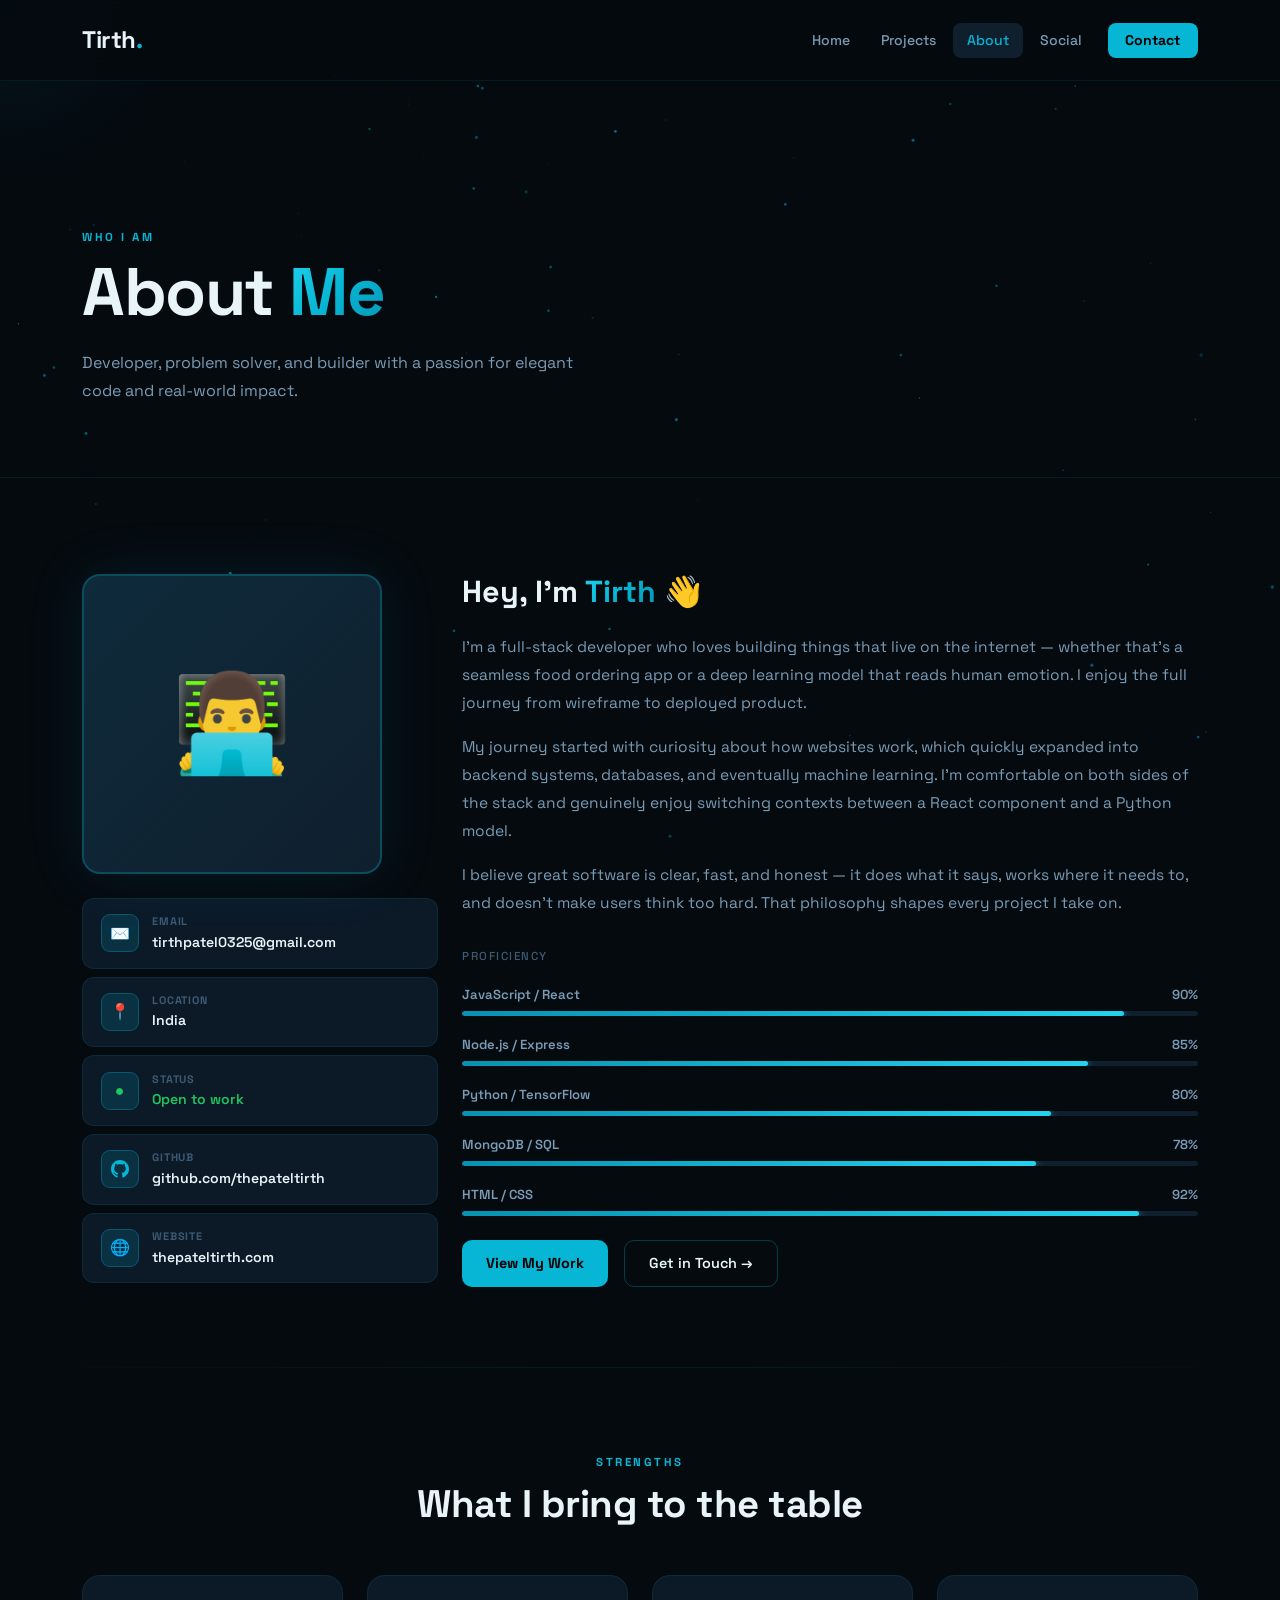
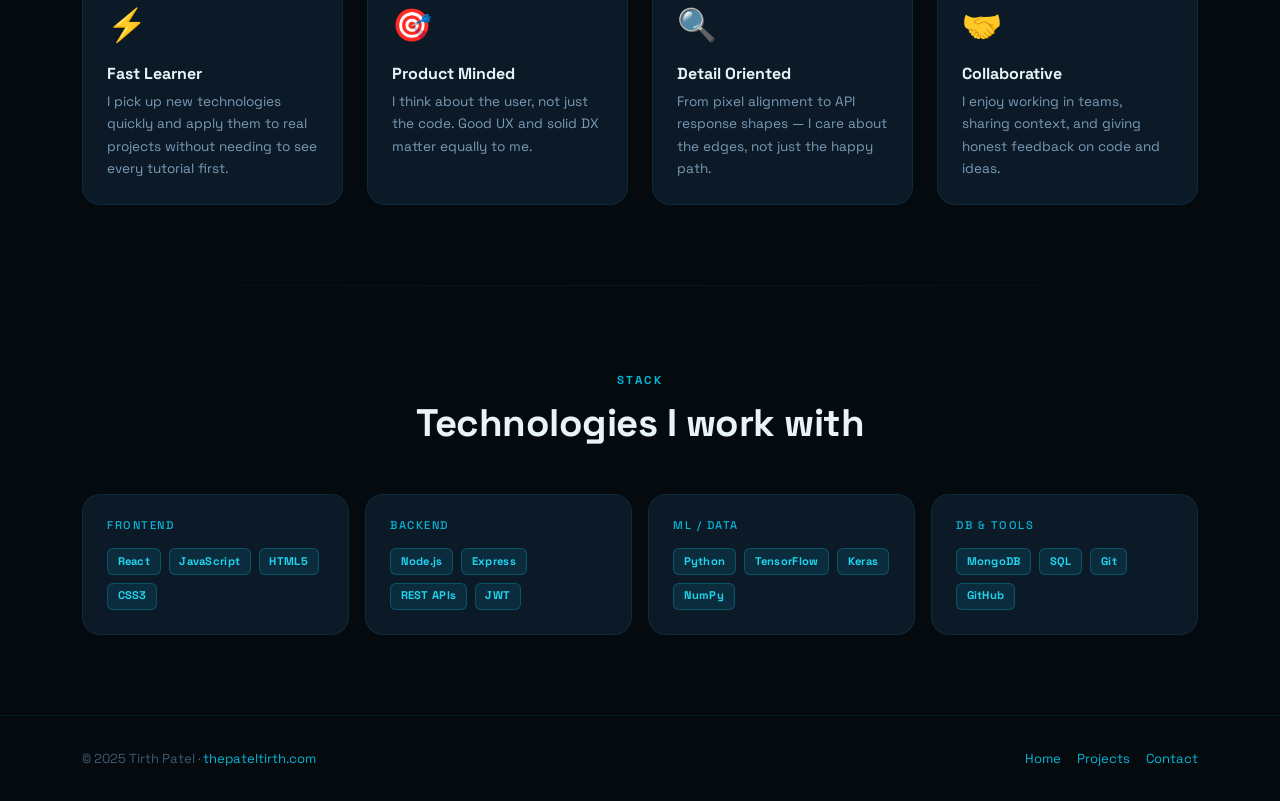
==== about.html @ df33db7d "Initial portfolio commit - dark cyan theme with Bootstrap" ====
<!DOCTYPE html>
<html lang="en">
<head>
  <meta charset="UTF-8" />
  <meta name="viewport" content="width=device-width, initial-scale=1.0" />
  <title>About — Tirth Patel</title>
  <meta name="description" content="Learn more about Tirth Patel — full-stack developer, problem solver, lifelong learner." />
  <link rel="stylesheet" href="https://cdn.jsdelivr.net/npm/bootstrap@5.3.2/dist/css/bootstrap.min.css" />
  <link rel="stylesheet" href="style.css" />
  <link rel="icon" href="data:image/svg+xml,<svg xmlns='http://www.w3.org/2000/svg' viewBox='0 0 100 100'><text y='.9em' font-size='90'>⚡</text></svg>" />
</head>
<body>

<canvas id="particles-canvas"></canvas>
<div id="cursor-glow"></div>

<nav class="navbar navbar-expand-lg fixed-top">
  <div class="container">
    <a class="navbar-brand" href="index.html">Tirth<span>.</span></a>
    <button class="navbar-toggler" type="button" data-bs-toggle="collapse" data-bs-target="#navMenu">
      <span class="navbar-toggler-icon"></span>
    </button>
    <div class="collapse navbar-collapse" id="navMenu">
      <ul class="navbar-nav ms-auto align-items-lg-center gap-lg-1">
        <li class="nav-item"><a class="nav-link" href="index.html">Home</a></li>
        <li class="nav-item"><a class="nav-link" href="projects.html">Projects</a></li>
        <li class="nav-item"><a class="nav-link active" href="about.html">About</a></li>
        <li class="nav-item"><a class="nav-link" href="social.html">Social</a></li>
        <li class="nav-item ms-lg-2"><a class="nav-link btn-nav-cta" href="contact.html">Contact</a></li>
      </ul>
    </div>
  </div>
</nav>

<div style="padding-top:70px;">

  <div class="page-hero">
    <div class="container">
      <span class="section-label fade-up">Who I am</span>
      <h1 class="hero-title fade-up delay-1">About <span class="gradient-text">Me</span></h1>
      <p class="hero-desc fade-up delay-2" style="font-size:1rem;">Developer, problem solver, and builder with a passion for elegant code and real-world impact.</p>
    </div>
  </div>

  <!-- ── Bio section ── -->
  <section class="section-wrap">
    <div class="container">
      <div class="row gy-5 align-items-start">

        <!-- Avatar + quick facts -->
        <div class="col-lg-4 fade-left">
          <div class="d-flex justify-content-center justify-content-lg-start mb-4">
            <div class="about-avatar">👨‍💻</div>
          </div>
          <div class="d-flex flex-column gap-2">
            <a href="mailto:tirthpatel0325@gmail.com" class="info-pill text-decoration-none">
              <div class="pill-icon">✉️</div>
              <div><div class="pill-label">Email</div><div class="pill-value">tirthpatel0325@gmail.com</div></div>
            </a>
            <div class="info-pill">
              <div class="pill-icon">📍</div>
              <div><div class="pill-label">Location</div><div class="pill-value">India</div></div>
            </div>
            <div class="info-pill">
              <div class="pill-icon" style="color:#22c55e;">●</div>
              <div><div class="pill-label">Status</div><div class="pill-value" style="color:#22c55e;">Open to work</div></div>
            </div>
            <a href="https://github.com/thepateltirth" class="info-pill text-decoration-none" target="_blank">
              <div class="pill-icon">
                <svg width="18" height="18" viewBox="0 0 24 24" fill="var(--cyan)"><path d="M12 0c-6.626 0-12 5.373-12 12 0 5.302 3.438 9.8 8.207 11.387.599.111.793-.261.793-.577v-2.234c-3.338.726-4.033-1.416-4.033-1.416-.546-1.387-1.333-1.756-1.333-1.756-1.089-.745.083-.729.083-.729 1.205.084 1.839 1.237 1.839 1.237 1.07 1.834 2.807 1.304 3.492.997.107-.775.418-1.305.762-1.604-2.665-.305-5.467-1.334-5.467-5.931 0-1.311.469-2.381 1.236-3.221-.124-.303-.535-1.524.117-3.176 0 0 1.008-.322 3.301 1.23.957-.266 1.983-.399 3.003-.404 1.02.005 2.047.138 3.006.404 2.291-1.552 3.297-1.23 3.297-1.23.653 1.653.242 2.874.118 3.176.77.84 1.235 1.911 1.235 3.221 0 4.609-2.807 5.624-5.479 5.921.43.372.823 1.102.823 2.222v3.293c0 .319.192.694.801.576 4.765-1.589 8.199-6.086 8.199-11.386 0-6.627-5.373-12-12-12z"/></svg>
              </div>
              <div><div class="pill-label">GitHub</div><div class="pill-value">github.com/thepateltirth</div></div>
            </a>
            <a href="https://thepateltirth.com" class="info-pill text-decoration-none" target="_blank">
              <div class="pill-icon">🌐</div>
              <div><div class="pill-label">Website</div><div class="pill-value">thepateltirth.com</div></div>
            </a>
          </div>
        </div>

        <!-- Bio text -->
        <div class="col-lg-8 fade-right">
          <h2 class="mb-4" style="font-size:1.9rem;font-weight:700;">Hey, I'm <span class="gradient-text">Tirth</span> 👋</h2>

          <p style="color:var(--text-muted);line-height:1.8;margin-bottom:1rem;font-size:0.97rem;">
            I'm a full-stack developer who loves building things that live on the internet — whether that's a seamless food ordering app or a deep learning model that reads human emotion. I enjoy the full journey from wireframe to deployed product.
          </p>
          <p style="color:var(--text-muted);line-height:1.8;margin-bottom:1rem;font-size:0.97rem;">
            My journey started with curiosity about how websites work, which quickly expanded into backend systems, databases, and eventually machine learning. I'm comfortable on both sides of the stack and genuinely enjoy switching contexts between a React component and a Python model.
          </p>
          <p style="color:var(--text-muted);line-height:1.8;margin-bottom:2rem;font-size:0.97rem;">
            I believe great software is clear, fast, and honest — it does what it says, works where it needs to, and doesn't make users think too hard. That philosophy shapes every project I take on.
          </p>

          <!-- Skill bars -->
          <div class="skills-bar-section mb-4">
            <h6 style="font-size:0.72rem;text-transform:uppercase;letter-spacing:1.5px;color:var(--text-dim);margin-bottom:1.25rem;">Proficiency</h6>
            <div class="skill-bar-wrap">
              <div class="skill-bar-label"><span>JavaScript / React</span><span>90%</span></div>
              <div class="skill-bar-track"><div class="skill-bar-fill" data-width="90%"></div></div>
            </div>
            <div class="skill-bar-wrap">
              <div class="skill-bar-label"><span>Node.js / Express</span><span>85%</span></div>
              <div class="skill-bar-track"><div class="skill-bar-fill" data-width="85%"></div></div>
            </div>
            <div class="skill-bar-wrap">
              <div class="skill-bar-label"><span>Python / TensorFlow</span><span>80%</span></div>
              <div class="skill-bar-track"><div class="skill-bar-fill" data-width="80%"></div></div>
            </div>
            <div class="skill-bar-wrap">
              <div class="skill-bar-label"><span>MongoDB / SQL</span><span>78%</span></div>
              <div class="skill-bar-track"><div class="skill-bar-fill" data-width="78%"></div></div>
            </div>
            <div class="skill-bar-wrap">
              <div class="skill-bar-label"><span>HTML / CSS</span><span>92%</span></div>
              <div class="skill-bar-track"><div class="skill-bar-fill" data-width="92%"></div></div>
            </div>
          </div>

          <div class="d-flex gap-3 flex-wrap">
            <a href="projects.html" class="btn-cyan">View My Work</a>
            <a href="contact.html" class="btn-ghost">Get in Touch →</a>
          </div>
        </div>

      </div>
    </div>
  </section>

  <div class="cyan-divider"></div>

  <!-- ── What I bring ── -->
  <section class="section-wrap">
    <div class="container">
      <div class="text-center mb-5">
        <span class="section-label fade-up">Strengths</span>
        <h2 class="section-title fade-up delay-1">What I bring to the table</h2>
      </div>
      <div class="row g-4">
        <div class="col-sm-6 col-lg-3 fade-up">
          <div class="glass-card p-4 h-100">
            <div style="font-size:2rem;margin-bottom:0.75rem;">⚡</div>
            <h3 style="font-size:1rem;font-weight:700;margin-bottom:0.5rem;">Fast Learner</h3>
            <p style="color:var(--text-muted);font-size:0.85rem;line-height:1.65;margin:0;">I pick up new technologies quickly and apply them to real projects without needing to see every tutorial first.</p>
          </div>
        </div>
        <div class="col-sm-6 col-lg-3 fade-up delay-1">
          <div class="glass-card p-4 h-100">
            <div style="font-size:2rem;margin-bottom:0.75rem;">🎯</div>
            <h3 style="font-size:1rem;font-weight:700;margin-bottom:0.5rem;">Product Minded</h3>
            <p style="color:var(--text-muted);font-size:0.85rem;line-height:1.65;margin:0;">I think about the user, not just the code. Good UX and solid DX matter equally to me.</p>
          </div>
        </div>
        <div class="col-sm-6 col-lg-3 fade-up delay-2">
          <div class="glass-card p-4 h-100">
            <div style="font-size:2rem;margin-bottom:0.75rem;">🔍</div>
            <h3 style="font-size:1rem;font-weight:700;margin-bottom:0.5rem;">Detail Oriented</h3>
            <p style="color:var(--text-muted);font-size:0.85rem;line-height:1.65;margin:0;">From pixel alignment to API response shapes — I care about the edges, not just the happy path.</p>
          </div>
        </div>
        <div class="col-sm-6 col-lg-3 fade-up delay-3">
          <div class="glass-card p-4 h-100">
            <div style="font-size:2rem;margin-bottom:0.75rem;">🤝</div>
            <h3 style="font-size:1rem;font-weight:700;margin-bottom:0.5rem;">Collaborative</h3>
            <p style="color:var(--text-muted);font-size:0.85rem;line-height:1.65;margin:0;">I enjoy working in teams, sharing context, and giving honest feedback on code and ideas.</p>
          </div>
        </div>
      </div>
    </div>
  </section>

  <div class="cyan-divider"></div>

  <!-- ── Tech stack ── -->
  <section class="section-wrap">
    <div class="container">
      <div class="text-center mb-5">
        <span class="section-label fade-up">Stack</span>
        <h2 class="section-title fade-up delay-1">Technologies I work with</h2>
      </div>
      <div class="row g-3">
        <div class="col-sm-6 col-lg-3 fade-up">
          <div class="glass-card p-4 h-100">
            <h6 style="font-size:0.7rem;text-transform:uppercase;letter-spacing:1.5px;color:var(--cyan);margin-bottom:1rem;">Frontend</h6>
            <div class="d-flex flex-wrap gap-2"><span class="tag">React</span><span class="tag">JavaScript</span><span class="tag">HTML5</span><span class="tag">CSS3</span></div>
          </div>
        </div>
        <div class="col-sm-6 col-lg-3 fade-up delay-1">
          <div class="glass-card p-4 h-100">
            <h6 style="font-size:0.7rem;text-transform:uppercase;letter-spacing:1.5px;color:var(--cyan);margin-bottom:1rem;">Backend</h6>
            <div class="d-flex flex-wrap gap-2"><span class="tag">Node.js</span><span class="tag">Express</span><span class="tag">REST APIs</span><span class="tag">JWT</span></div>
          </div>
        </div>
        <div class="col-sm-6 col-lg-3 fade-up delay-2">
          <div class="glass-card p-4 h-100">
            <h6 style="font-size:0.7rem;text-transform:uppercase;letter-spacing:1.5px;color:var(--cyan);margin-bottom:1rem;">ML / Data</h6>
            <div class="d-flex flex-wrap gap-2"><span class="tag">Python</span><span class="tag">TensorFlow</span><span class="tag">Keras</span><span class="tag">NumPy</span></div>
          </div>
        </div>
        <div class="col-sm-6 col-lg-3 fade-up delay-3">
          <div class="glass-card p-4 h-100">
            <h6 style="font-size:0.7rem;text-transform:uppercase;letter-spacing:1.5px;color:var(--cyan);margin-bottom:1rem;">DB & Tools</h6>
            <div class="d-flex flex-wrap gap-2"><span class="tag">MongoDB</span><span class="tag">SQL</span><span class="tag">Git</span><span class="tag">GitHub</span></div>
          </div>
        </div>
      </div>
    </div>
  </section>

</div>

<footer>
  <div class="container d-flex justify-content-between align-items-center flex-wrap gap-3">
    <span>© 2025 Tirth Patel · <a href="https://thepateltirth.com" target="_blank">thepateltirth.com</a></span>
    <div class="d-flex gap-3">
      <a href="index.html">Home</a>
      <a href="projects.html">Projects</a>
      <a href="contact.html">Contact</a>
    </div>
  </div>
</footer>

<script src="https://cdn.jsdelivr.net/npm/bootstrap@5.3.2/dist/js/bootstrap.bundle.min.js"></script>
<script src="script.js"></script>
</body>
</html>
---- style.css ----
@import url('https://fonts.googleapis.com/css2?family=Space+Grotesk:wght@300;400;500;600;700&display=swap');

:root {
  --bg:          #050a0f;
  --bg-2:        #0a1520;
  --bg-3:        #0f1f2e;
  --bg-card:     #0c1a28;
  --cyan:        #06b6d4;
  --cyan-light:  #22d3ee;
  --cyan-dim:    #0891b2;
  --cyan-glow:   rgba(6, 182, 212, 0.15);
  --cyan-border: rgba(6, 182, 212, 0.3);
  --text:        #e8f4f8;
  --text-muted:  #7a9bb5;
  --text-dim:    #3d5a73;
  --border:      rgba(6, 182, 212, 0.1);
  --radius:      12px;
  --radius-lg:   18px;
  --transition:  0.25s cubic-bezier(0.4, 0, 0.2, 1);
}

*, *::before, *::after { box-sizing: border-box; margin: 0; padding: 0; }
html { scroll-behavior: smooth; }

body {
  font-family: 'Space Grotesk', sans-serif;
  background: var(--bg);
  color: var(--text);
  overflow-x: hidden;
  line-height: 1.6;
}

/* ── Scrollbar ── */
::-webkit-scrollbar { width: 5px; }
::-webkit-scrollbar-track { background: var(--bg); }
::-webkit-scrollbar-thumb { background: var(--cyan-dim); border-radius: 3px; }

/* ── Canvas background ── */
#particles-canvas {
  position: fixed;
  inset: 0;
  z-index: 0;
  pointer-events: none;
}

/* ── Cursor glow ── */
#cursor-glow {
  position: fixed;
  width: 380px;
  height: 380px;
  border-radius: 50%;
  background: radial-gradient(circle, rgba(6,182,212,0.07) 0%, transparent 70%);
  pointer-events: none;
  z-index: 1;
  transform: translate(-50%, -50%);
  transition: left 0.5s ease, top 0.5s ease;
}

/* ── Nav ── */
.navbar {
  background: rgba(5, 10, 15, 0.85) !important;
  backdrop-filter: blur(20px);
  border-bottom: 1px solid var(--border);
  transition: var(--transition);
  padding: 1rem 0;
  position: relative;
  z-index: 100;
}

.navbar.scrolled {
  border-bottom-color: var(--cyan-border);
  box-shadow: 0 0 40px rgba(6,182,212,0.08);
}

.navbar-brand {
  font-size: 1.5rem;
  font-weight: 700;
  color: var(--text) !important;
  letter-spacing: -0.5px;
}

.navbar-brand span { color: var(--cyan); }

.nav-link {
  color: var(--text-muted) !important;
  font-size: 0.88rem;
  font-weight: 500;
  padding: 0.4rem 0.85rem !important;
  border-radius: 8px;
  transition: var(--transition);
}

.nav-link:hover, .nav-link.active {
  color: var(--text) !important;
  background: var(--bg-3);
}

.nav-link.active { color: var(--cyan) !important; }

.navbar-toggler {
  border: 1px solid var(--cyan-border) !important;
  padding: 0.35rem 0.6rem;
}

.navbar-toggler-icon {
  background-image: url("data:image/svg+xml,%3csvg xmlns='http://www.w3.org/2000/svg' viewBox='0 0 30 30'%3e%3cpath stroke='rgba%286%2c182%2c212%2c1%29' stroke-linecap='round' stroke-miterlimit='10' stroke-width='2' d='M4 7h22M4 15h22M4 23h22'/%3e%3c/svg%3e") !important;
}

.btn-nav-cta {
  background: var(--cyan) !important;
  color: #000 !important;
  font-weight: 700 !important;
  border-radius: 8px !important;
  padding: 0.4rem 1.1rem !important;
  font-size: 0.88rem !important;
  border: none;
  transition: var(--transition) !important;
}

.btn-nav-cta:hover {
  background: var(--cyan-light) !important;
  transform: translateY(-1px);
  box-shadow: 0 6px 20px rgba(6,182,212,0.4) !important;
}

/* ── Sections ── */
.section-wrap {
  position: relative;
  z-index: 2;
  padding: 5rem 0;
}

.section-label {
  display: inline-block;
  font-size: 0.72rem;
  font-weight: 700;
  letter-spacing: 2.5px;
  text-transform: uppercase;
  color: var(--cyan);
  margin-bottom: 0.6rem;
}

.section-title { font-size: clamp(1.8rem, 3vw, 2.4rem); font-weight: 700; letter-spacing: -0.5px; }
.section-sub { color: var(--text-muted); font-size: 1rem; max-width: 500px; margin-top: 0.5rem; }

/* ── Gradient text ── */
.gradient-text {
  background: linear-gradient(135deg, #22d3ee, #06b6d4, #0891b2);
  -webkit-background-clip: text;
  -webkit-text-fill-color: transparent;
  background-clip: text;
}

/* ── Buttons ── */
.btn-cyan {
  background: var(--cyan);
  color: #000;
  font-weight: 700;
  border-radius: 10px;
  padding: 0.7rem 1.5rem;
  font-size: 0.9rem;
  border: none;
  display: inline-flex;
  align-items: center;
  gap: 0.5rem;
  text-decoration: none;
  transition: var(--transition);
  font-family: 'Space Grotesk', sans-serif;
}

.btn-cyan:hover {
  background: var(--cyan-light);
  color: #000;
  transform: translateY(-2px);
  box-shadow: 0 10px 30px rgba(6,182,212,0.4);
}

.btn-ghost {
  background: transparent;
  color: var(--text);
  font-weight: 600;
  border-radius: 10px;
  padding: 0.7rem 1.5rem;
  font-size: 0.9rem;
  border: 1px solid var(--cyan-border);
  display: inline-flex;
  align-items: center;
  gap: 0.5rem;
  text-decoration: none;
  transition: var(--transition);
  font-family: 'Space Grotesk', sans-serif;
}

.btn-ghost:hover {
  border-color: var(--cyan);
  color: var(--cyan);
  background: var(--cyan-glow);
  transform: translateY(-2px);
}

/* ── Cards ── */
.glass-card {
  background: var(--bg-card);
  border: 1px solid var(--border);
  border-radius: var(--radius-lg);
  transition: var(--transition);
  position: relative;
  overflow: hidden;
}

.glass-card::after {
  content: '';
  position: absolute;
  top: 0; left: 0; right: 0;
  height: 1px;
  background: linear-gradient(90deg, transparent, var(--cyan-border), transparent);
  opacity: 0;
  transition: var(--transition);
}

.glass-card:hover {
  border-color: var(--cyan-border);
  transform: translateY(-5px);
  box-shadow: 0 20px 60px rgba(6,182,212,0.08);
}

.glass-card:hover::after { opacity: 1; }

/* ── Tags ── */
.tag {
  display: inline-block;
  font-size: 0.7rem;
  font-weight: 700;
  padding: 0.22rem 0.6rem;
  border-radius: 6px;
  background: rgba(6,182,212,0.12);
  color: var(--cyan-light);
  border: 1px solid var(--cyan-border);
  letter-spacing: 0.3px;
}

/* ── HERO ── */
.hero-section {
  min-height: calc(100vh - 70px);
  display: flex;
  align-items: center;
  position: relative;
  z-index: 2;
  padding: 3rem 0;
}

.hero-badge {
  display: inline-flex;
  align-items: center;
  gap: 0.6rem;
  background: rgba(6,182,212,0.08);
  border: 1px solid var(--cyan-border);
  border-radius: 100px;
  padding: 0.35rem 0.9rem;
  font-size: 0.82rem;
  color: var(--cyan-light);
  font-weight: 500;
  margin-bottom: 1.5rem;
}

.status-dot {
  width: 8px;
  height: 8px;
  border-radius: 50%;
  background: #22c55e;
  box-shadow: 0 0 8px #22c55e;
  animation: pulse-dot 2s infinite;
  flex-shrink: 0;
}

@keyframes pulse-dot {
  0%,100% { box-shadow: 0 0 8px #22c55eaa; }
  50%      { box-shadow: 0 0 18px #22c55e; }
}

.hero-title {
  font-size: clamp(2.6rem, 6vw, 4.2rem);
  font-weight: 700;
  line-height: 1.08;
  letter-spacing: -1.5px;
  margin-bottom: 1.25rem;
}

.typing-cursor {
  display: inline-block;
  width: 3px;
  height: 1em;
  background: var(--cyan);
  margin-left: 4px;
  border-radius: 2px;
  vertical-align: middle;
  animation: blink 1s infinite;
}

@keyframes blink { 0%,100%{opacity:1} 50%{opacity:0} }

.hero-desc {
  font-size: 1.05rem;
  color: var(--text-muted);
  line-height: 1.75;
  max-width: 520px;
  margin-bottom: 2rem;
}

.hero-stats {
  display: flex;
  gap: 2.5rem;
  flex-wrap: wrap;
  margin-top: 2.5rem;
  padding-top: 2rem;
  border-top: 1px solid var(--border);
}

.stat-num {
  font-size: 2rem;
  font-weight: 700;
  color: var(--cyan);
  display: block;
  line-height: 1;
}

.stat-label {
  font-size: 0.78rem;
  color: var(--text-dim);
  font-weight: 500;
  margin-top: 0.2rem;
  display: block;
}

.hero-visual {
  position: relative;
  display: flex;
  align-items: center;
  justify-content: center;
}

.hero-orb {
  width: 320px;
  height: 320px;
  border-radius: 50%;
  background: conic-gradient(from 0deg, transparent 0%, rgba(6,182,212,0.15) 30%, rgba(6,182,212,0.3) 50%, rgba(6,182,212,0.15) 70%, transparent 100%);
  display: flex;
  align-items: center;
  justify-content: center;
  animation: spin 12s linear infinite;
  position: relative;
}

.hero-orb::before {
  content: '';
  position: absolute;
  inset: 12px;
  border-radius: 50%;
  background: conic-gradient(from 180deg, transparent 0%, rgba(6,182,212,0.1) 30%, rgba(6,182,212,0.25) 50%, rgba(6,182,212,0.1) 70%, transparent 100%);
  animation: spin 8s linear infinite reverse;
}

.hero-orb-inner {
  width: 200px;
  height: 200px;
  border-radius: 50%;
  background: var(--bg-3);
  border: 1px solid var(--cyan-border);
  display: flex;
  align-items: center;
  justify-content: center;
  font-size: 4.5rem;
  position: relative;
  z-index: 1;
  box-shadow: 0 0 60px rgba(6,182,212,0.15), inset 0 0 40px rgba(6,182,212,0.05);
}

@keyframes spin { to { transform: rotate(360deg); } }

/* Floating chips around orb */
.float-chip {
  position: absolute;
  background: var(--bg-card);
  border: 1px solid var(--cyan-border);
  border-radius: 10px;
  padding: 0.45rem 0.8rem;
  font-size: 0.75rem;
  font-weight: 600;
  color: var(--cyan-light);
  display: flex;
  align-items: center;
  gap: 0.35rem;
  box-shadow: 0 4px 20px rgba(6,182,212,0.1);
  animation: float 4s ease-in-out infinite;
  white-space: nowrap;
}

.float-chip:nth-child(2) { top: 5%; left: 0; animation-delay: 0s; }
.float-chip:nth-child(3) { top: 5%; right: 0; animation-delay: 0.7s; }
.float-chip:nth-child(4) { bottom: 5%; left: 5%; animation-delay: 1.4s; }
.float-chip:nth-child(5) { bottom: 5%; right: 5%; animation-delay: 2.1s; }

@keyframes float {
  0%,100% { transform: translateY(0); }
  50%      { transform: translateY(-10px); }
}

/* ── Skill cards ── */
.skill-card {
  background: var(--bg-card);
  border: 1px solid var(--border);
  border-radius: var(--radius);
  padding: 1.25rem 1rem;
  text-align: center;
  transition: var(--transition);
  cursor: default;
}

.skill-card:hover {
  border-color: var(--cyan-border);
  background: var(--bg-3);
  transform: translateY(-4px) scale(1.03);
  box-shadow: 0 10px 30px rgba(6,182,212,0.12);
}

.skill-icon { font-size: 2rem; display: block; margin-bottom: 0.5rem; }
.skill-name { font-size: 0.78rem; font-weight: 600; color: var(--text-muted); }

/* ── Progress bars ── */
.skill-bar-wrap { margin-bottom: 1.1rem; }
.skill-bar-label {
  display: flex;
  justify-content: space-between;
  font-size: 0.82rem;
  font-weight: 600;
  margin-bottom: 0.4rem;
  color: var(--text-muted);
}

.skill-bar-track {
  height: 5px;
  background: var(--bg-3);
  border-radius: 3px;
  overflow: hidden;
}

.skill-bar-fill {
  height: 100%;
  border-radius: 3px;
  background: linear-gradient(90deg, var(--cyan-dim), var(--cyan-light));
  width: 0;
  transition: width 1.2s cubic-bezier(0.4, 0, 0.2, 1);
  box-shadow: 0 0 8px var(--cyan);
}

/* ── Project cards ── */
.project-thumb {
  height: 180px;
  display: flex;
  align-items: center;
  justify-content: center;
  font-size: 4rem;
  border-radius: var(--radius-lg) var(--radius-lg) 0 0;
  position: relative;
  overflow: hidden;
}

.project-thumb::after {
  content: '';
  position: absolute;
  inset: 0;
  background: linear-gradient(to bottom, transparent 40%, var(--bg-card));
}

.thumb-speedybites { background: linear-gradient(135deg, #051520, #0a2540); }
.thumb-fer         { background: linear-gradient(135deg, #051520, #051a30); }

.project-body { padding: 1.5rem; }
.project-title { font-size: 1.15rem; font-weight: 700; margin-bottom: 0.5rem; }
.project-desc { color: var(--text-muted); font-size: 0.88rem; line-height: 1.65; margin-bottom: 1rem; }

.project-link {
  display: inline-flex;
  align-items: center;
  gap: 0.35rem;
  font-size: 0.8rem;
  font-weight: 600;
  color: var(--text-muted);
  text-decoration: none;
  padding: 0.38rem 0.75rem;
  border: 1px solid var(--border);
  border-radius: 8px;
  transition: var(--transition);
}

.project-link:hover {
  color: var(--cyan);
  border-color: var(--cyan-border);
  background: var(--cyan-glow);
}

.project-link.primary {
  background: var(--cyan);
  color: #000;
  border-color: var(--cyan);
  font-weight: 700;
}

.project-link.primary:hover {
  background: var(--cyan-light);
  border-color: var(--cyan-light);
  transform: translateY(-1px);
  box-shadow: 0 6px 20px rgba(6,182,212,0.35);
}

/* ── About ── */
.about-avatar {
  width: 100%;
  max-width: 300px;
  aspect-ratio: 1;
  background: var(--bg-3);
  border: 2px solid var(--cyan-border);
  border-radius: var(--radius-lg);
  display: flex;
  align-items: center;
  justify-content: center;
  font-size: 6rem;
  position: relative;
  overflow: hidden;
  box-shadow: 0 0 60px rgba(6,182,212,0.1);
}

.about-avatar::before {
  content: '';
  position: absolute;
  inset: 0;
  background: linear-gradient(135deg, rgba(6,182,212,0.08), transparent);
}

.info-pill {
  display: flex;
  align-items: center;
  gap: 0.85rem;
  padding: 0.9rem 1.1rem;
  background: var(--bg-card);
  border: 1px solid var(--border);
  border-radius: var(--radius);
  text-decoration: none;
  color: var(--text);
  transition: var(--transition);
}

.info-pill:hover {
  border-color: var(--cyan-border);
  background: var(--bg-3);
  transform: translateX(5px);
  color: var(--text);
}

.pill-icon {
  width: 38px;
  height: 38px;
  background: var(--cyan-glow);
  border: 1px solid var(--cyan-border);
  border-radius: 9px;
  display: flex;
  align-items: center;
  justify-content: center;
  font-size: 1rem;
  flex-shrink: 0;
}

.pill-label { font-size: 0.68rem; color: var(--text-dim); font-weight: 700; text-transform: uppercase; letter-spacing: 0.8px; }
.pill-value { font-size: 0.88rem; font-weight: 600; }

/* ── Timeline ── */
.timeline { position: relative; padding-left: 1.5rem; }
.timeline::before {
  content: '';
  position: absolute;
  left: 0; top: 8px; bottom: 0;
  width: 1px;
  background: linear-gradient(to bottom, var(--cyan-border), transparent);
}

.timeline-item { position: relative; margin-bottom: 1.75rem; }
.timeline-item::before {
  content: '';
  position: absolute;
  left: -1.55rem;
  top: 6px;
  width: 10px;
  height: 10px;
  border-radius: 50%;
  background: var(--cyan);
  box-shadow: 0 0 10px var(--cyan);
}

.timeline-date { font-size: 0.72rem; color: var(--cyan); font-weight: 700; text-transform: uppercase; letter-spacing: 1px; margin-bottom: 0.25rem; }
.timeline-title { font-weight: 700; font-size: 0.95rem; }
.timeline-sub { font-size: 0.82rem; color: var(--text-muted); }

/* ── Contact ── */
.contact-form-wrap {
  background: var(--bg-card);
  border: 1px solid var(--border);
  border-radius: var(--radius-lg);
  padding: 2rem;
}

.form-label { font-size: 0.78rem; font-weight: 700; color: var(--text-muted); text-transform: uppercase; letter-spacing: 0.5px; margin-bottom: 0.4rem; }

.form-control, .form-select {
  background: var(--bg-2) !important;
  border: 1px solid var(--border) !important;
  border-radius: var(--radius) !important;
  color: var(--text) !important;
  font-family: 'Space Grotesk', sans-serif !important;
  font-size: 0.9rem !important;
  padding: 0.7rem 1rem !important;
  transition: var(--transition) !important;
}

.form-control:focus, .form-select:focus {
  border-color: var(--cyan) !important;
  box-shadow: 0 0 0 3px rgba(6,182,212,0.15) !important;
  background: var(--bg-3) !important;
  outline: none !important;
}

.form-control::placeholder { color: var(--text-dim) !important; }
.form-select option { background: var(--bg-2); }

/* ── Social cards ── */
.social-card {
  background: var(--bg-card);
  border: 1px solid var(--border);
  border-radius: var(--radius-lg);
  padding: 2rem 1.5rem;
  text-align: center;
  text-decoration: none;
  color: var(--text);
  transition: var(--transition);
  display: flex;
  flex-direction: column;
  align-items: center;
  gap: 0.6rem;
}

.social-card:hover {
  transform: translateY(-6px);
  color: var(--text);
  border-color: var(--cyan-border);
  box-shadow: 0 20px 50px rgba(6,182,212,0.1);
}

.social-card-icon { font-size: 2.4rem; line-height: 1; }
.social-card-name { font-size: 0.95rem; font-weight: 700; }
.social-card-handle { font-size: 0.75rem; color: var(--text-muted); }

/* ── Divider ── */
.cyan-divider {
  height: 1px;
  background: linear-gradient(90deg, transparent, var(--border), transparent);
  margin: 0;
}

/* ── Page hero ── */
.page-hero {
  position: relative;
  z-index: 2;
  padding: 4.5rem 0 2.5rem;
  border-bottom: 1px solid var(--border);
  margin-bottom: 1rem;
}

/* ── Footer ── */
footer {
  position: relative;
  z-index: 2;
  border-top: 1px solid var(--border);
  padding: 2rem 0;
  color: var(--text-dim);
  font-size: 0.82rem;
}

footer a { color: var(--cyan); text-decoration: none; }
footer a:hover { color: var(--cyan-light); }

/* ── Fade animations ── */
.fade-up {
  opacity: 0;
  transform: translateY(28px);
  transition: opacity 0.65s ease, transform 0.65s ease;
}
.fade-up.visible { opacity: 1; transform: translateY(0); }

.fade-left {
  opacity: 0;
  transform: translateX(-28px);
  transition: opacity 0.65s ease, transform 0.65s ease;
}
.fade-left.visible { opacity: 1; transform: translateX(0); }

.fade-right {
  opacity: 0;
  transform: translateX(28px);
  transition: opacity 0.65s ease, transform 0.65s ease;
}
.fade-right.visible { opacity: 1; transform: translateX(0); }

/* Stagger delays */
.delay-1 { transition-delay: 0.08s; }
.delay-2 { transition-delay: 0.16s; }
.delay-3 { transition-delay: 0.24s; }
.delay-4 { transition-delay: 0.32s; }
.delay-5 { transition-delay: 0.40s; }

/* ── Toast ── */
.toast-custom {
  position: fixed;
  bottom: 1.5rem;
  right: 1.5rem;
  background: var(--bg-card);
  border: 1px solid var(--cyan-border);
  border-radius: var(--radius);
  padding: 0.85rem 1.25rem;
  font-size: 0.85rem;
  color: var(--text);
  z-index: 9999;
  transform: translateY(80px);
  opacity: 0;
  transition: var(--transition);
  box-shadow: 0 10px 40px rgba(6,182,212,0.15);
  display: flex;
  align-items: center;
  gap: 0.5rem;
  min-width: 240px;
}

.toast-custom.show { transform: translateY(0); opacity: 1; }

/* ── Tilt card ── */
.tilt-card { transform-style: preserve-3d; will-change: transform; }

/* ── Mobile ── */
@media (max-width: 768px) {
  .hero-orb { width: 220px; height: 220px; }
  .hero-orb-inner { width: 140px; height: 140px; font-size: 3rem; }
  .float-chip { display: none; }
  .hero-stats { gap: 1.5rem; }
  .section-wrap { padding: 3.5rem 0; }
  .page-hero { padding: 3.5rem 0 2rem; }
}
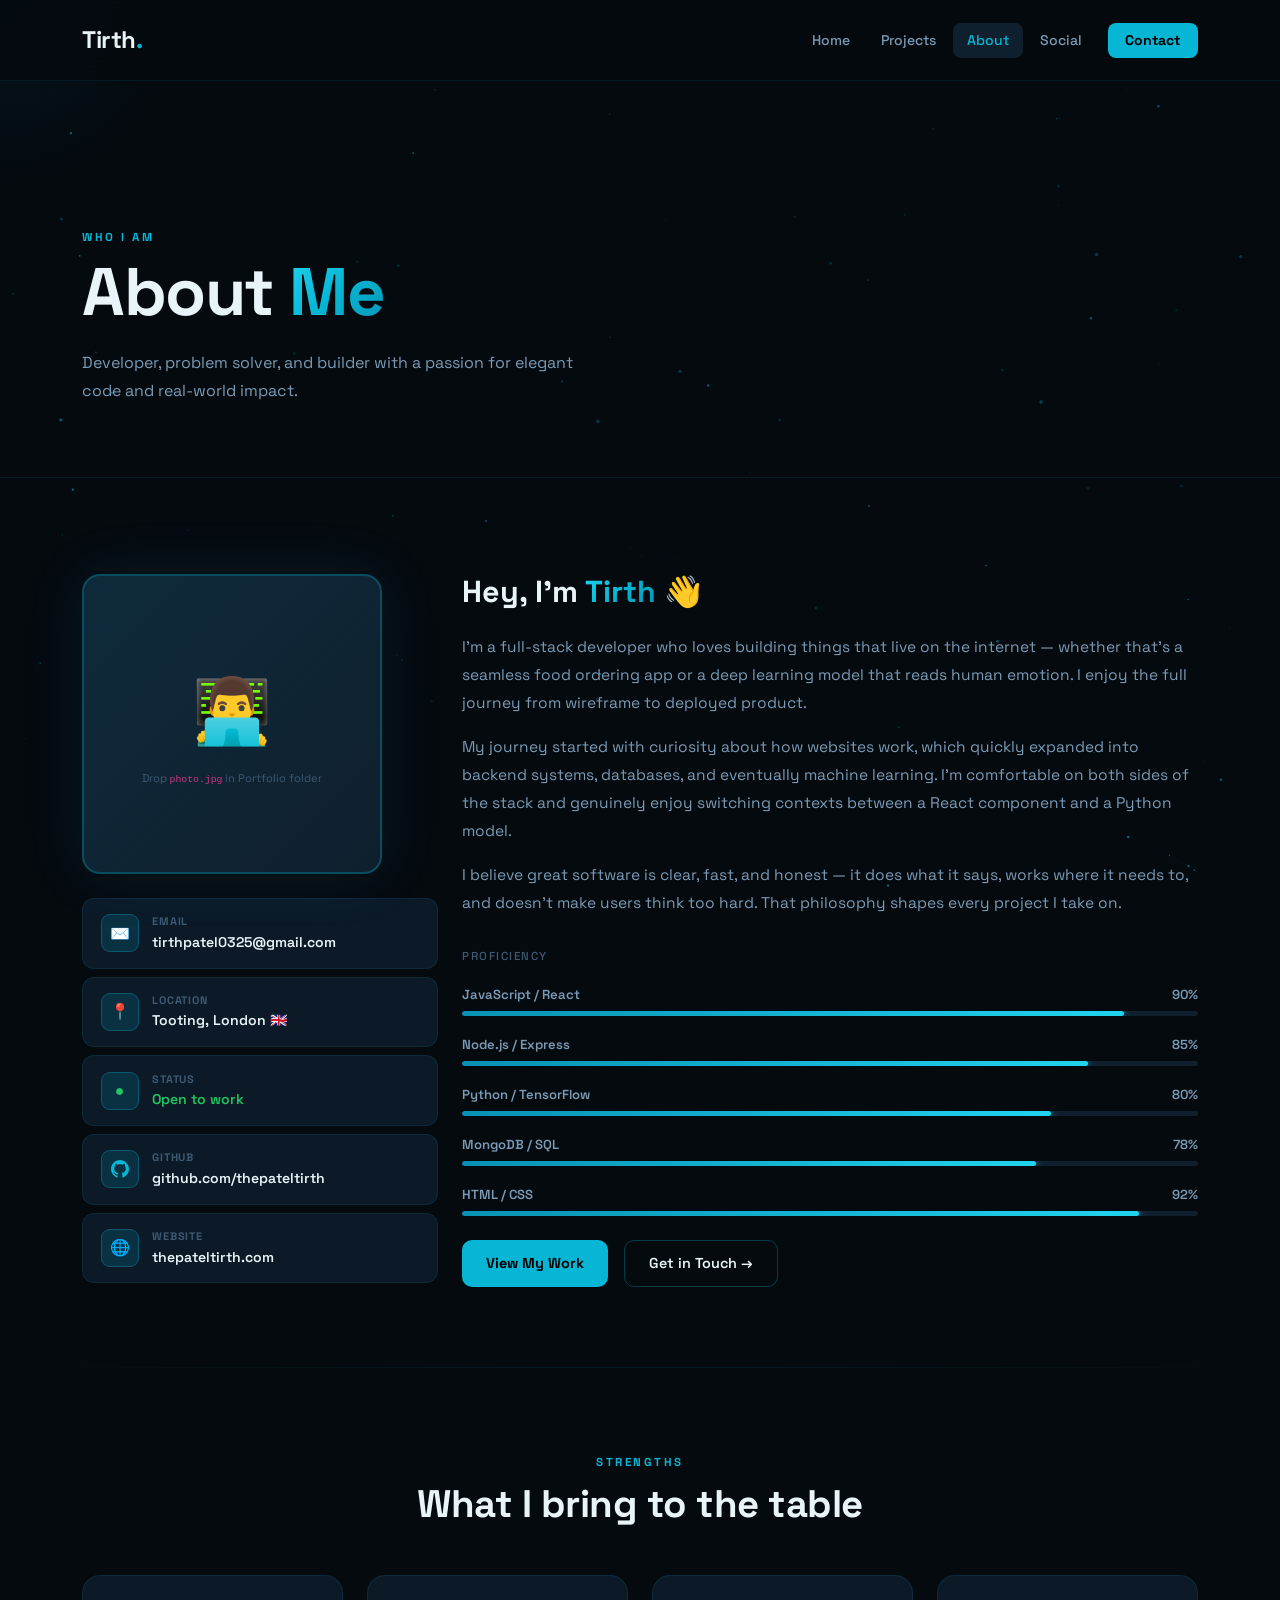
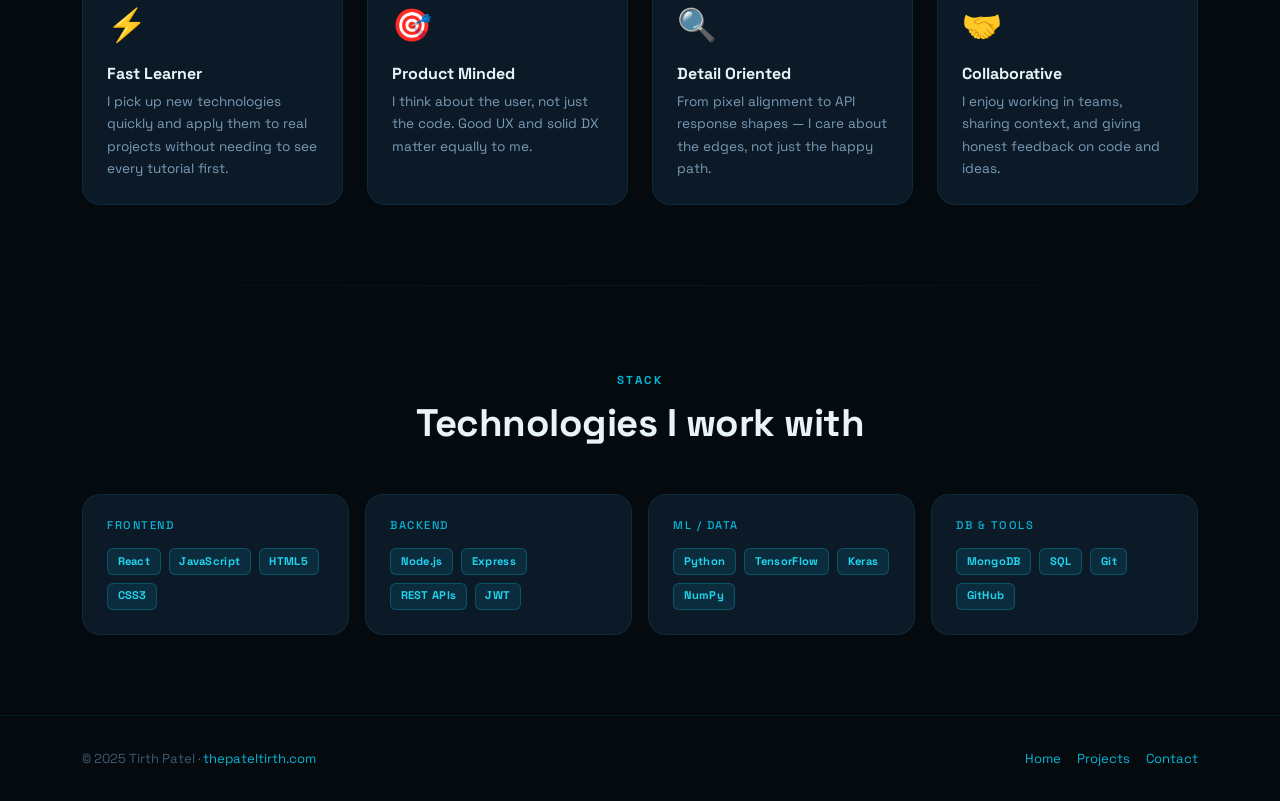
==== commit 11f369ba: "Add Instagram, phone reveal, location, photo placeholder, IG preview section" ====
--- a/about.html
+++ b/about.html
@@ -50,7 +50,15 @@
         <!-- Avatar + quick facts -->
         <div class="col-lg-4 fade-left">
           <div class="d-flex justify-content-center justify-content-lg-start mb-4">
-            <div class="about-avatar">👨‍💻</div>
+            <div class="about-avatar" style="position:relative;">
+              <img src="photo.jpg" alt="Tirth Patel"
+                   onerror="this.style.display='none';document.getElementById('avatar-fallback').style.display='flex';"
+                   style="width:100%;height:100%;object-fit:cover;border-radius:var(--radius-lg);position:absolute;inset:0;" />
+              <div id="avatar-fallback" style="display:flex;flex-direction:column;align-items:center;gap:0.5rem;z-index:1;">
+                <span style="font-size:4rem;">👨‍💻</span>
+                <span style="font-size:0.7rem;color:var(--text-dim);text-align:center;padding:0 1rem;">Drop <code>photo.jpg</code> in Portfolio folder</span>
+              </div>
+            </div>
           </div>
           <div class="d-flex flex-column gap-2">
             <a href="mailto:tirthpatel0325@gmail.com" class="info-pill text-decoration-none">
@@ -59,7 +67,7 @@
             </a>
             <div class="info-pill">
               <div class="pill-icon">📍</div>
-              <div><div class="pill-label">Location</div><div class="pill-value">India</div></div>
+              <div><div class="pill-label">Location</div><div class="pill-value">Tooting, London 🇬🇧</div></div>
             </div>
             <div class="info-pill">
               <div class="pill-icon" style="color:#22c55e;">●</div>
--- a/style.css
+++ b/style.css
@@ -743,6 +743,25 @@
 /* ── Tilt card ── */
 .tilt-card { transform-style: preserve-3d; will-change: transform; }
 
+/* ── Instagram grid tiles ── */
+.ig-tile {
+  aspect-ratio: 1;
+  border-radius: var(--radius);
+  display: flex;
+  align-items: center;
+  justify-content: center;
+  font-size: 2.2rem;
+  border: 1px solid var(--border);
+  transition: var(--transition);
+  cursor: pointer;
+}
+
+.ig-tile:hover {
+  transform: scale(1.05);
+  border-color: var(--cyan-border);
+  box-shadow: 0 8px 30px rgba(6,182,212,0.12);
+}
+
 /* ── Mobile ── */
 @media (max-width: 768px) {
   .hero-orb { width: 220px; height: 220px; }
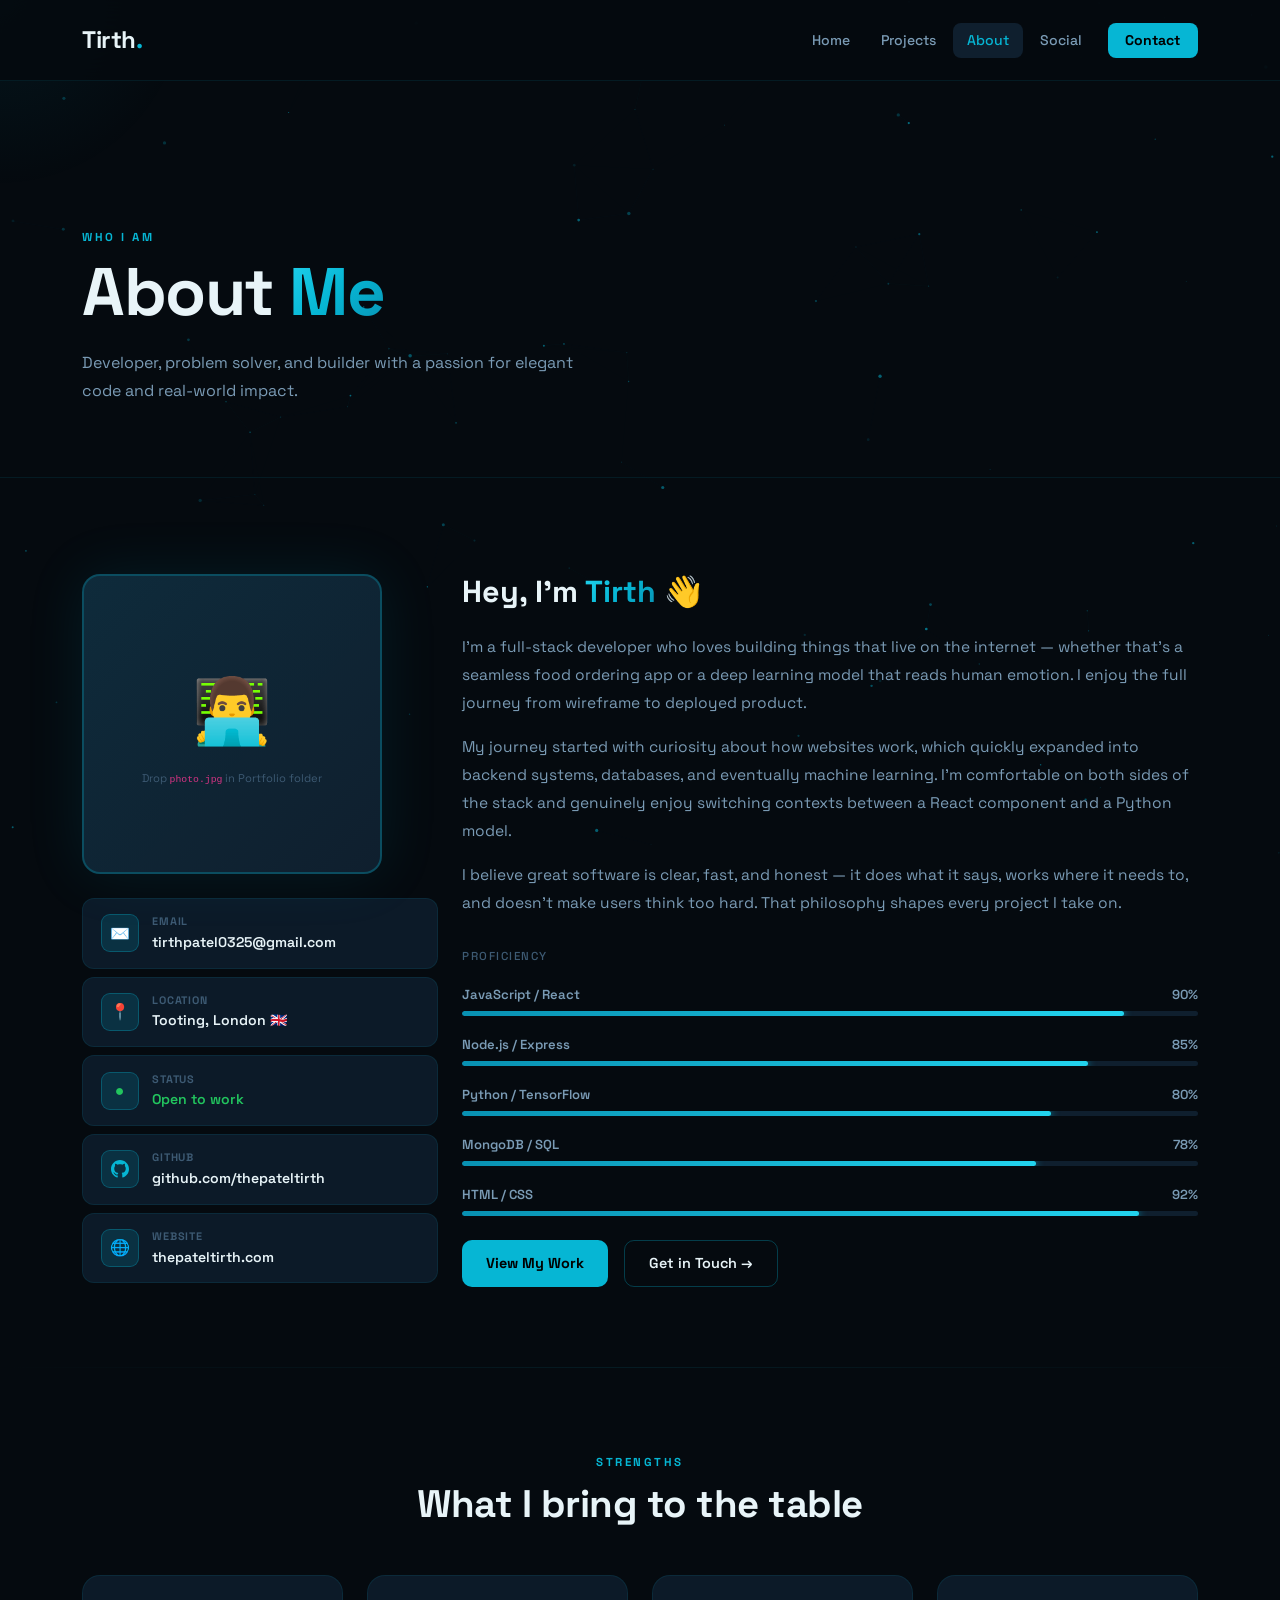
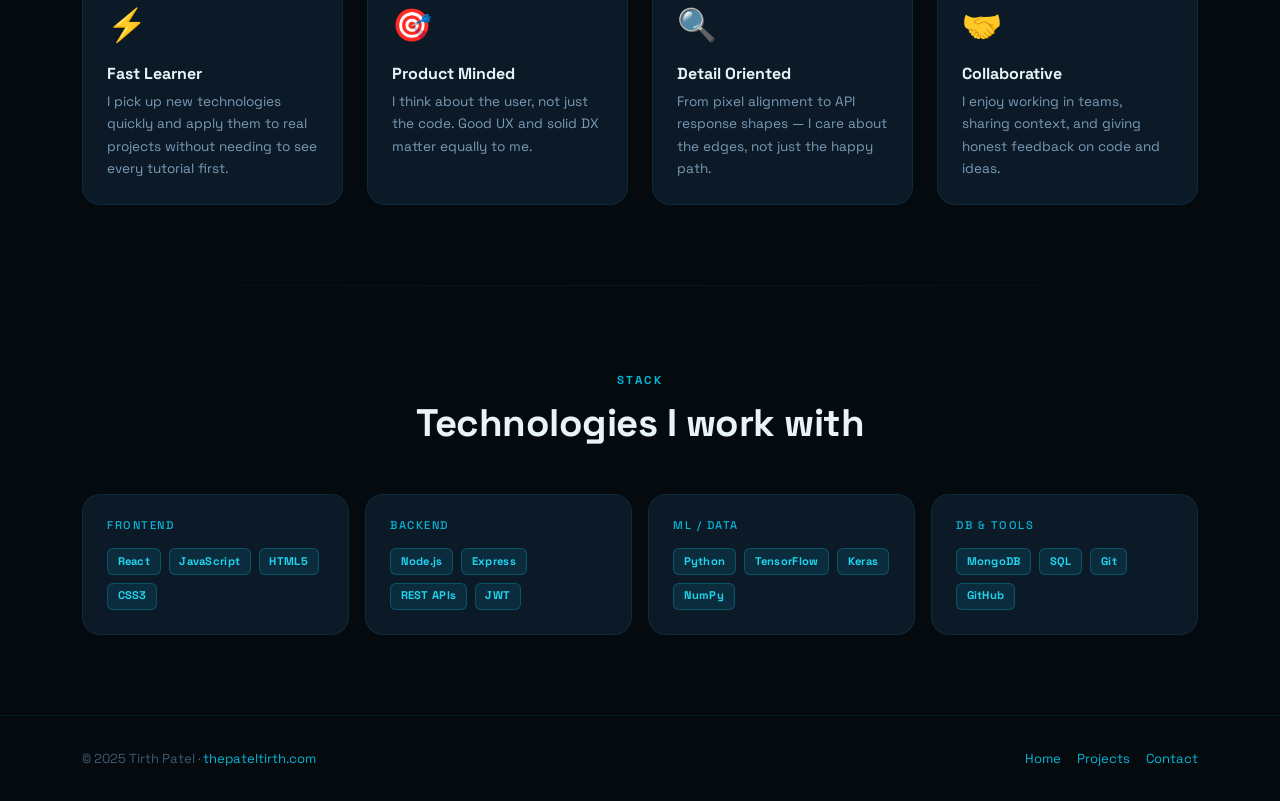
==== commit 5e2ae0ba: "Add Elfsight Instagram feed, photo, phone reveal, location updates" ====
--- a/about.html
+++ b/about.html
@@ -51,7 +51,7 @@
         <div class="col-lg-4 fade-left">
           <div class="d-flex justify-content-center justify-content-lg-start mb-4">
             <div class="about-avatar" style="position:relative;">
-              <img src="photo.jpg" alt="Tirth Patel"
+              <img src="Tirth.jpg" alt="Tirth Patel"
                    onerror="this.style.display='none';document.getElementById('avatar-fallback').style.display='flex';"
                    style="width:100%;height:100%;object-fit:cover;border-radius:var(--radius-lg);position:absolute;inset:0;" />
               <div id="avatar-fallback" style="display:flex;flex-direction:column;align-items:center;gap:0.5rem;z-index:1;">
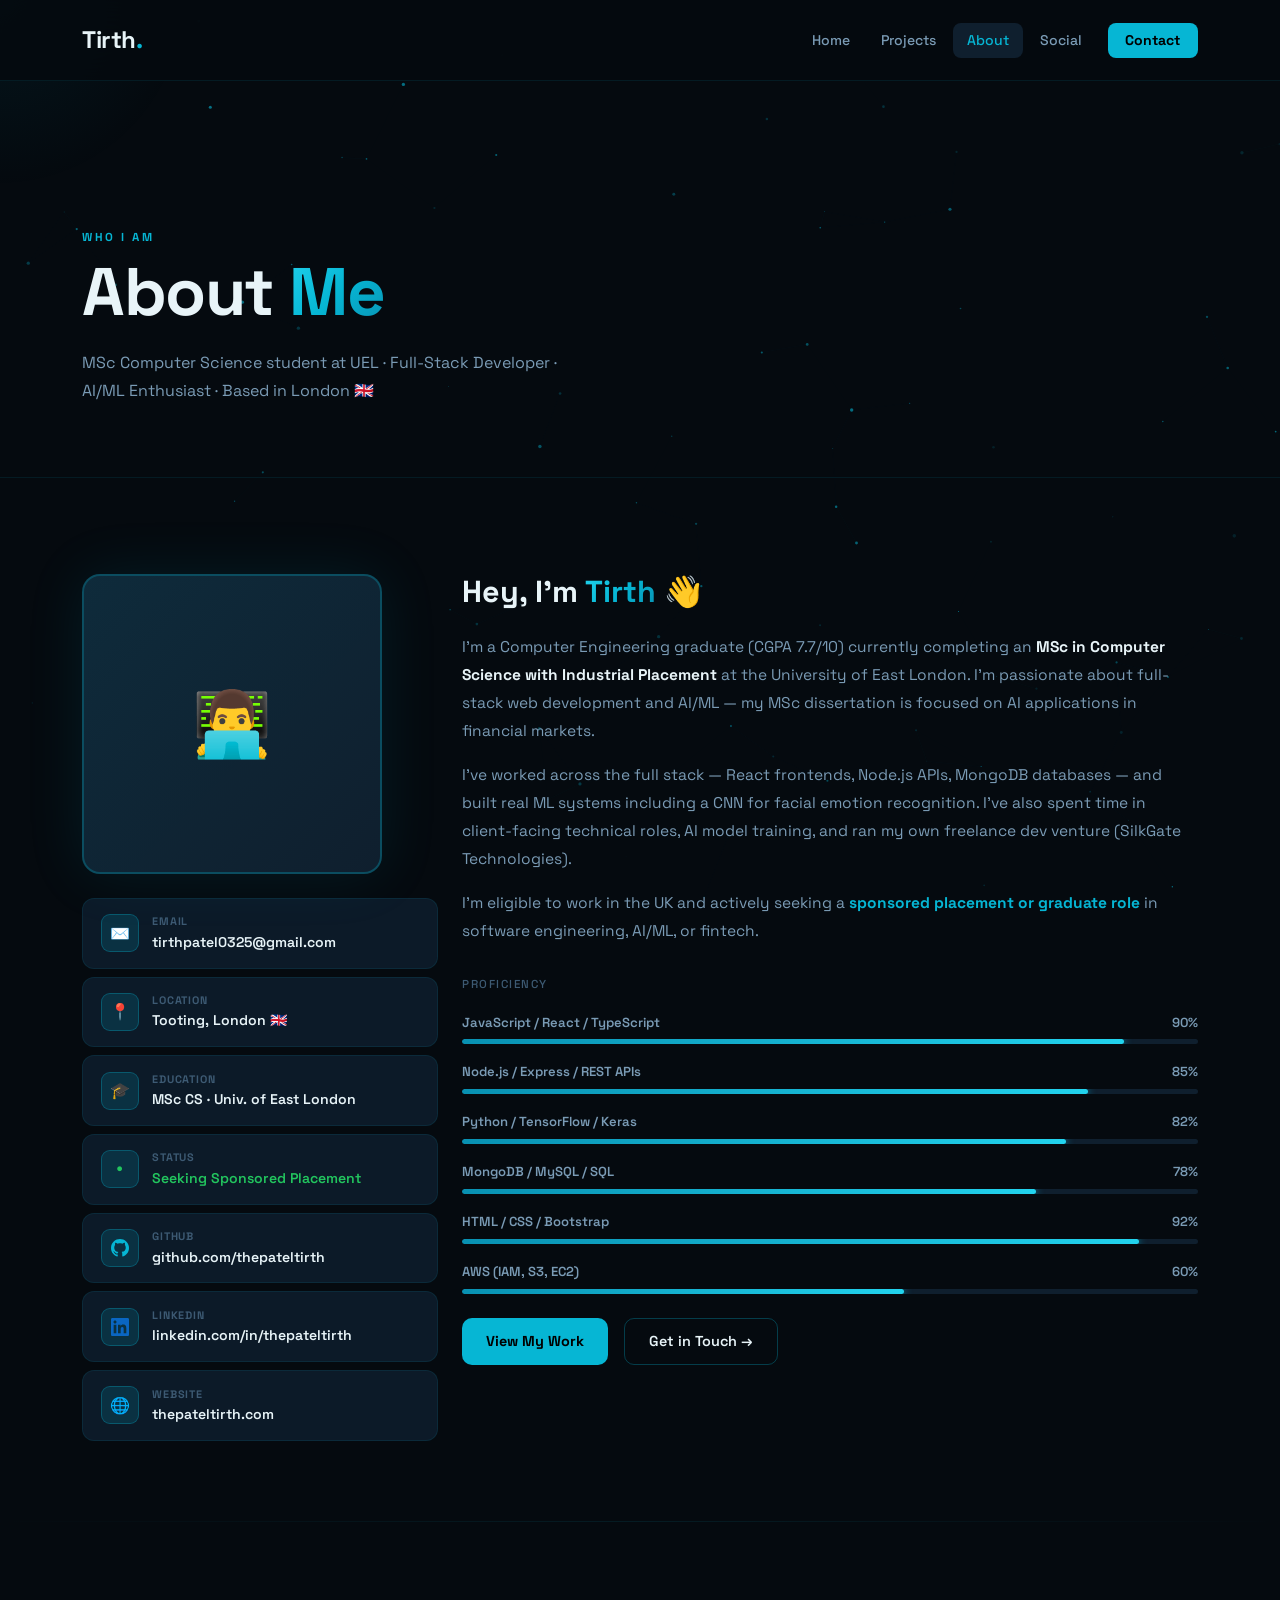
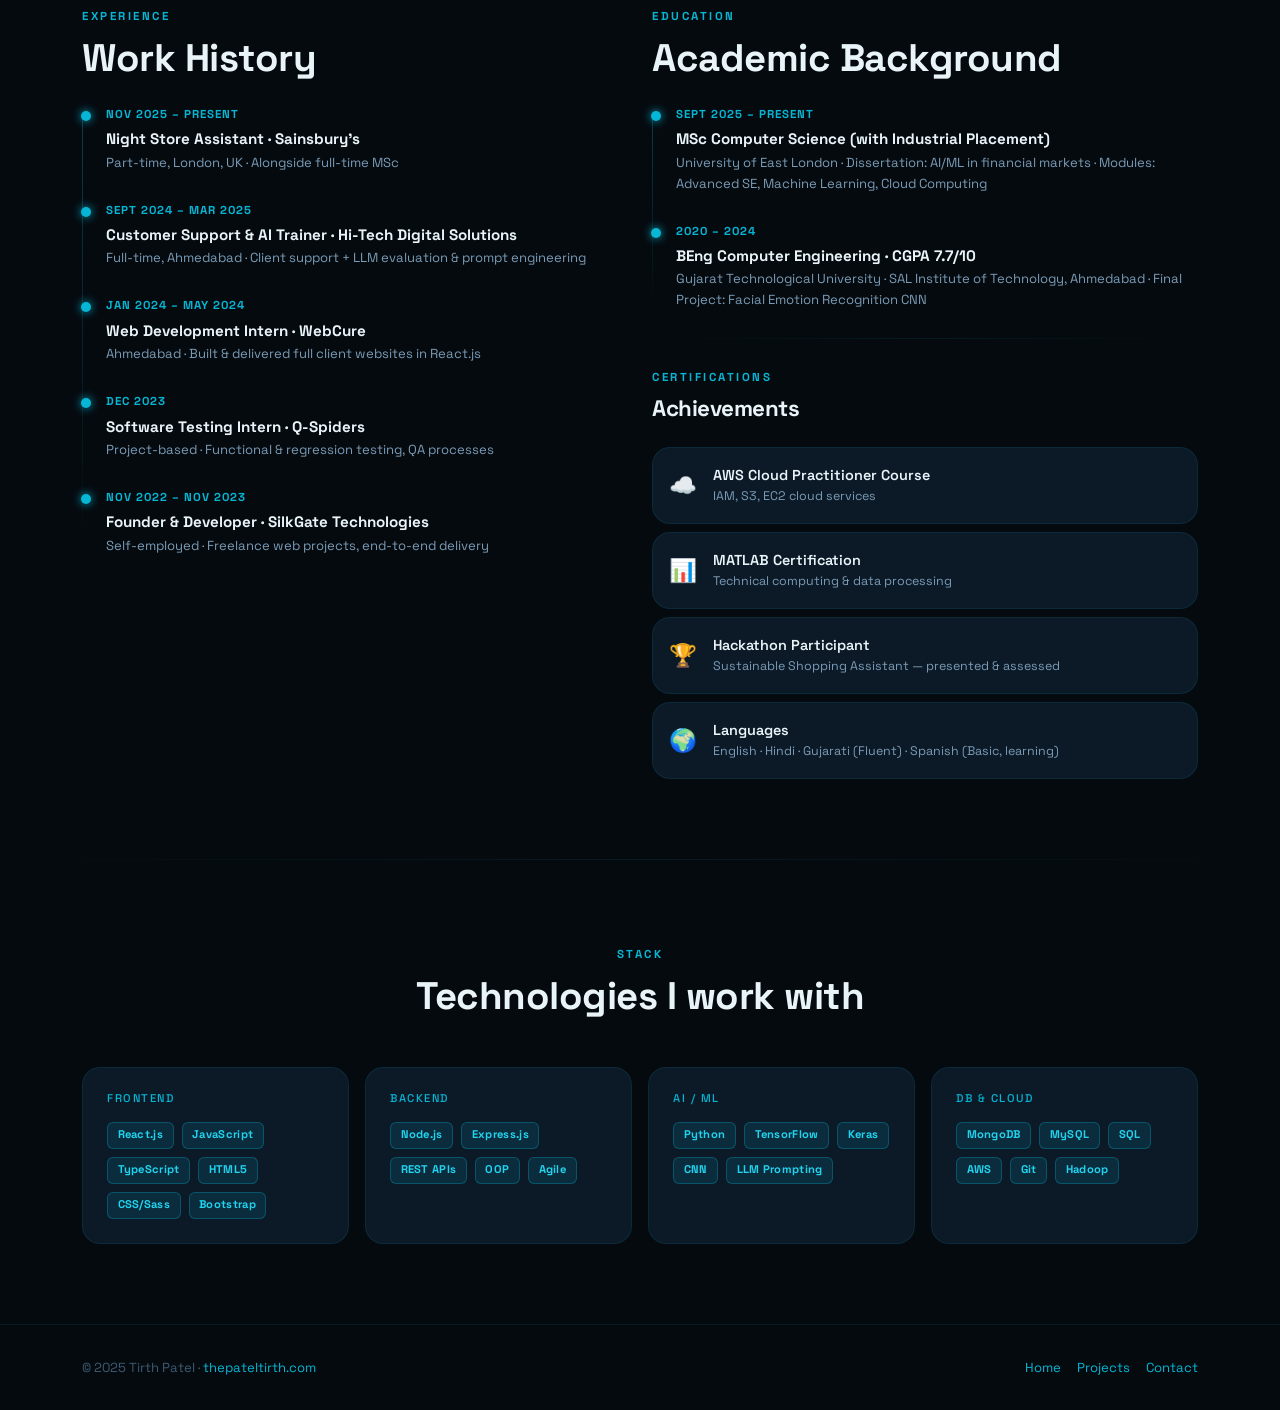
==== commit 656e6dbc: "Update About and Projects with full CV details — experience, education, 3 projects, 2 placeholders" ====
--- a/about.html
+++ b/about.html
@@ -4,7 +4,7 @@
   <meta charset="UTF-8" />
   <meta name="viewport" content="width=device-width, initial-scale=1.0" />
   <title>About — Tirth Patel</title>
-  <meta name="description" content="Learn more about Tirth Patel — full-stack developer, problem solver, lifelong learner." />
+  <meta name="description" content="MSc Computer Science student at UEL. Full-stack developer and AI/ML enthusiast based in London." />
   <link rel="stylesheet" href="https://cdn.jsdelivr.net/npm/bootstrap@5.3.2/dist/css/bootstrap.min.css" />
   <link rel="stylesheet" href="style.css" />
   <link rel="icon" href="data:image/svg+xml,<svg xmlns='http://www.w3.org/2000/svg' viewBox='0 0 100 100'><text y='.9em' font-size='90'>⚡</text></svg>" />
@@ -38,11 +38,11 @@
     <div class="container">
       <span class="section-label fade-up">Who I am</span>
       <h1 class="hero-title fade-up delay-1">About <span class="gradient-text">Me</span></h1>
-      <p class="hero-desc fade-up delay-2" style="font-size:1rem;">Developer, problem solver, and builder with a passion for elegant code and real-world impact.</p>
+      <p class="hero-desc fade-up delay-2" style="font-size:1rem;">MSc Computer Science student at UEL · Full-Stack Developer · AI/ML Enthusiast · Based in London 🇬🇧</p>
     </div>
   </div>
 
-  <!-- ── Bio section ── -->
+  <!-- ── Bio ── -->
   <section class="section-wrap">
     <div class="container">
       <div class="row gy-5 align-items-start">
@@ -54,9 +54,8 @@
               <img src="Tirth.jpg" alt="Tirth Patel"
                    onerror="this.style.display='none';document.getElementById('avatar-fallback').style.display='flex';"
                    style="width:100%;height:100%;object-fit:cover;border-radius:var(--radius-lg);position:absolute;inset:0;" />
-              <div id="avatar-fallback" style="display:flex;flex-direction:column;align-items:center;gap:0.5rem;z-index:1;">
+              <div id="avatar-fallback" style="display:none;flex-direction:column;align-items:center;gap:0.5rem;z-index:1;">
                 <span style="font-size:4rem;">👨‍💻</span>
-                <span style="font-size:0.7rem;color:var(--text-dim);text-align:center;padding:0 1rem;">Drop <code>photo.jpg</code> in Portfolio folder</span>
               </div>
             </div>
           </div>
@@ -70,14 +69,20 @@
               <div><div class="pill-label">Location</div><div class="pill-value">Tooting, London 🇬🇧</div></div>
             </div>
             <div class="info-pill">
-              <div class="pill-icon" style="color:#22c55e;">●</div>
-              <div><div class="pill-label">Status</div><div class="pill-value" style="color:#22c55e;">Open to work</div></div>
+              <div class="pill-icon">🎓</div>
+              <div><div class="pill-label">Education</div><div class="pill-value">MSc CS · Univ. of East London</div></div>
+            </div>
+            <div class="info-pill">
+              <div class="pill-icon" style="color:#22c55e;font-size:0.7rem;">●</div>
+              <div><div class="pill-label">Status</div><div class="pill-value" style="color:#22c55e;">Seeking Sponsored Placement</div></div>
             </div>
             <a href="https://github.com/thepateltirth" class="info-pill text-decoration-none" target="_blank">
-              <div class="pill-icon">
-                <svg width="18" height="18" viewBox="0 0 24 24" fill="var(--cyan)"><path d="M12 0c-6.626 0-12 5.373-12 12 0 5.302 3.438 9.8 8.207 11.387.599.111.793-.261.793-.577v-2.234c-3.338.726-4.033-1.416-4.033-1.416-.546-1.387-1.333-1.756-1.333-1.756-1.089-.745.083-.729.083-.729 1.205.084 1.839 1.237 1.839 1.237 1.07 1.834 2.807 1.304 3.492.997.107-.775.418-1.305.762-1.604-2.665-.305-5.467-1.334-5.467-5.931 0-1.311.469-2.381 1.236-3.221-.124-.303-.535-1.524.117-3.176 0 0 1.008-.322 3.301 1.23.957-.266 1.983-.399 3.003-.404 1.02.005 2.047.138 3.006.404 2.291-1.552 3.297-1.23 3.297-1.23.653 1.653.242 2.874.118 3.176.77.84 1.235 1.911 1.235 3.221 0 4.609-2.807 5.624-5.479 5.921.43.372.823 1.102.823 2.222v3.293c0 .319.192.694.801.576 4.765-1.589 8.199-6.086 8.199-11.386 0-6.627-5.373-12-12-12z"/></svg>
-              </div>
+              <div class="pill-icon"><svg width="18" height="18" viewBox="0 0 24 24" fill="var(--cyan)"><path d="M12 0c-6.626 0-12 5.373-12 12 0 5.302 3.438 9.8 8.207 11.387.599.111.793-.261.793-.577v-2.234c-3.338.726-4.033-1.416-4.033-1.416-.546-1.387-1.333-1.756-1.333-1.756-1.089-.745.083-.729.083-.729 1.205.084 1.839 1.237 1.839 1.237 1.07 1.834 2.807 1.304 3.492.997.107-.775.418-1.305.762-1.604-2.665-.305-5.467-1.334-5.467-5.931 0-1.311.469-2.381 1.236-3.221-.124-.303-.535-1.524.117-3.176 0 0 1.008-.322 3.301 1.23.957-.266 1.983-.399 3.003-.404 1.02.005 2.047.138 3.006.404 2.291-1.552 3.297-1.23 3.297-1.23.653 1.653.242 2.874.118 3.176.77.84 1.235 1.911 1.235 3.221 0 4.609-2.807 5.624-5.479 5.921.43.372.823 1.102.823 2.222v3.293c0 .319.192.694.801.576 4.765-1.589 8.199-6.086 8.199-11.386 0-6.627-5.373-12-12-12z"/></svg></div>
               <div><div class="pill-label">GitHub</div><div class="pill-value">github.com/thepateltirth</div></div>
+            </a>
+            <a href="https://linkedin.com/in/thepateltirth" class="info-pill text-decoration-none" target="_blank">
+              <div class="pill-icon"><svg width="18" height="18" viewBox="0 0 24 24" fill="#0a66c2"><path d="M20.447 20.452h-3.554v-5.569c0-1.328-.027-3.037-1.852-3.037-1.853 0-2.136 1.445-2.136 2.939v5.667H9.351V9h3.414v1.561h.046c.477-.9 1.637-1.85 3.37-1.85 3.601 0 4.267 2.37 4.267 5.455v6.286zM5.337 7.433c-1.144 0-2.063-.926-2.063-2.065 0-1.138.92-2.063 2.063-2.063 1.14 0 2.064.925 2.064 2.063 0 1.139-.925 2.065-2.064 2.065zm1.782 13.019H3.555V9h3.564v11.452zM22.225 0H1.771C.792 0 0 .774 0 1.729v20.542C0 23.227.792 24 1.771 24h20.451C23.2 24 24 23.227 24 22.271V1.729C24 .774 23.2 0 22.222 0h.003z"/></svg></div>
+              <div><div class="pill-label">LinkedIn</div><div class="pill-value">linkedin.com/in/thepateltirth</div></div>
             </a>
             <a href="https://thepateltirth.com" class="info-pill text-decoration-none" target="_blank">
               <div class="pill-icon">🌐</div>
@@ -91,37 +96,41 @@
           <h2 class="mb-4" style="font-size:1.9rem;font-weight:700;">Hey, I'm <span class="gradient-text">Tirth</span> 👋</h2>
 
           <p style="color:var(--text-muted);line-height:1.8;margin-bottom:1rem;font-size:0.97rem;">
-            I'm a full-stack developer who loves building things that live on the internet — whether that's a seamless food ordering app or a deep learning model that reads human emotion. I enjoy the full journey from wireframe to deployed product.
+            I'm a Computer Engineering graduate (CGPA 7.7/10) currently completing an <strong style="color:var(--text);">MSc in Computer Science with Industrial Placement</strong> at the University of East London. I'm passionate about full-stack web development and AI/ML — my MSc dissertation is focused on AI applications in financial markets.
           </p>
           <p style="color:var(--text-muted);line-height:1.8;margin-bottom:1rem;font-size:0.97rem;">
-            My journey started with curiosity about how websites work, which quickly expanded into backend systems, databases, and eventually machine learning. I'm comfortable on both sides of the stack and genuinely enjoy switching contexts between a React component and a Python model.
+            I've worked across the full stack — React frontends, Node.js APIs, MongoDB databases — and built real ML systems including a CNN for facial emotion recognition. I've also spent time in client-facing technical roles, AI model training, and ran my own freelance dev venture (SilkGate Technologies).
           </p>
           <p style="color:var(--text-muted);line-height:1.8;margin-bottom:2rem;font-size:0.97rem;">
-            I believe great software is clear, fast, and honest — it does what it says, works where it needs to, and doesn't make users think too hard. That philosophy shapes every project I take on.
+            I'm eligible to work in the UK and actively seeking a <strong style="color:var(--cyan);">sponsored placement or graduate role</strong> in software engineering, AI/ML, or fintech.
           </p>
 
           <!-- Skill bars -->
           <div class="skills-bar-section mb-4">
             <h6 style="font-size:0.72rem;text-transform:uppercase;letter-spacing:1.5px;color:var(--text-dim);margin-bottom:1.25rem;">Proficiency</h6>
             <div class="skill-bar-wrap">
-              <div class="skill-bar-label"><span>JavaScript / React</span><span>90%</span></div>
+              <div class="skill-bar-label"><span>JavaScript / React / TypeScript</span><span>90%</span></div>
               <div class="skill-bar-track"><div class="skill-bar-fill" data-width="90%"></div></div>
             </div>
             <div class="skill-bar-wrap">
-              <div class="skill-bar-label"><span>Node.js / Express</span><span>85%</span></div>
+              <div class="skill-bar-label"><span>Node.js / Express / REST APIs</span><span>85%</span></div>
               <div class="skill-bar-track"><div class="skill-bar-fill" data-width="85%"></div></div>
             </div>
             <div class="skill-bar-wrap">
-              <div class="skill-bar-label"><span>Python / TensorFlow</span><span>80%</span></div>
-              <div class="skill-bar-track"><div class="skill-bar-fill" data-width="80%"></div></div>
-            </div>
-            <div class="skill-bar-wrap">
-              <div class="skill-bar-label"><span>MongoDB / SQL</span><span>78%</span></div>
+              <div class="skill-bar-label"><span>Python / TensorFlow / Keras</span><span>82%</span></div>
+              <div class="skill-bar-track"><div class="skill-bar-fill" data-width="82%"></div></div>
+            </div>
+            <div class="skill-bar-wrap">
+              <div class="skill-bar-label"><span>MongoDB / MySQL / SQL</span><span>78%</span></div>
               <div class="skill-bar-track"><div class="skill-bar-fill" data-width="78%"></div></div>
             </div>
             <div class="skill-bar-wrap">
-              <div class="skill-bar-label"><span>HTML / CSS</span><span>92%</span></div>
+              <div class="skill-bar-label"><span>HTML / CSS / Bootstrap</span><span>92%</span></div>
               <div class="skill-bar-track"><div class="skill-bar-fill" data-width="92%"></div></div>
+            </div>
+            <div class="skill-bar-wrap">
+              <div class="skill-bar-label"><span>AWS (IAM, S3, EC2)</span><span>60%</span></div>
+              <div class="skill-bar-track"><div class="skill-bar-fill" data-width="60%"></div></div>
             </div>
           </div>
 
@@ -130,47 +139,96 @@
             <a href="contact.html" class="btn-ghost">Get in Touch →</a>
           </div>
         </div>
-
       </div>
     </div>
   </section>
 
   <div class="cyan-divider"></div>
 
-  <!-- ── What I bring ── -->
+  <!-- ── Experience Timeline ── -->
   <section class="section-wrap">
     <div class="container">
-      <div class="text-center mb-5">
-        <span class="section-label fade-up">Strengths</span>
-        <h2 class="section-title fade-up delay-1">What I bring to the table</h2>
-      </div>
-      <div class="row g-4">
-        <div class="col-sm-6 col-lg-3 fade-up">
-          <div class="glass-card p-4 h-100">
-            <div style="font-size:2rem;margin-bottom:0.75rem;">⚡</div>
-            <h3 style="font-size:1rem;font-weight:700;margin-bottom:0.5rem;">Fast Learner</h3>
-            <p style="color:var(--text-muted);font-size:0.85rem;line-height:1.65;margin:0;">I pick up new technologies quickly and apply them to real projects without needing to see every tutorial first.</p>
-          </div>
-        </div>
-        <div class="col-sm-6 col-lg-3 fade-up delay-1">
-          <div class="glass-card p-4 h-100">
-            <div style="font-size:2rem;margin-bottom:0.75rem;">🎯</div>
-            <h3 style="font-size:1rem;font-weight:700;margin-bottom:0.5rem;">Product Minded</h3>
-            <p style="color:var(--text-muted);font-size:0.85rem;line-height:1.65;margin:0;">I think about the user, not just the code. Good UX and solid DX matter equally to me.</p>
-          </div>
-        </div>
-        <div class="col-sm-6 col-lg-3 fade-up delay-2">
-          <div class="glass-card p-4 h-100">
-            <div style="font-size:2rem;margin-bottom:0.75rem;">🔍</div>
-            <h3 style="font-size:1rem;font-weight:700;margin-bottom:0.5rem;">Detail Oriented</h3>
-            <p style="color:var(--text-muted);font-size:0.85rem;line-height:1.65;margin:0;">From pixel alignment to API response shapes — I care about the edges, not just the happy path.</p>
-          </div>
-        </div>
-        <div class="col-sm-6 col-lg-3 fade-up delay-3">
-          <div class="glass-card p-4 h-100">
-            <div style="font-size:2rem;margin-bottom:0.75rem;">🤝</div>
-            <h3 style="font-size:1rem;font-weight:700;margin-bottom:0.5rem;">Collaborative</h3>
-            <p style="color:var(--text-muted);font-size:0.85rem;line-height:1.65;margin:0;">I enjoy working in teams, sharing context, and giving honest feedback on code and ideas.</p>
+      <div class="row gy-5">
+        <!-- Work Experience -->
+        <div class="col-lg-6 fade-left">
+          <span class="section-label">Experience</span>
+          <h2 class="section-title mb-4">Work History</h2>
+          <div class="timeline">
+
+            <div class="timeline-item">
+              <div class="timeline-date">Nov 2025 – Present</div>
+              <div class="timeline-title">Night Store Assistant · Sainsbury's</div>
+              <div class="timeline-sub">Part-time, London, UK · Alongside full-time MSc</div>
+            </div>
+
+            <div class="timeline-item">
+              <div class="timeline-date">Sept 2024 – Mar 2025</div>
+              <div class="timeline-title">Customer Support & AI Trainer · Hi-Tech Digital Solutions</div>
+              <div class="timeline-sub">Full-time, Ahmedabad · Client support + LLM evaluation & prompt engineering</div>
+            </div>
+
+            <div class="timeline-item">
+              <div class="timeline-date">Jan 2024 – May 2024</div>
+              <div class="timeline-title">Web Development Intern · WebCure</div>
+              <div class="timeline-sub">Ahmedabad · Built & delivered full client websites in React.js</div>
+            </div>
+
+            <div class="timeline-item">
+              <div class="timeline-date">Dec 2023</div>
+              <div class="timeline-title">Software Testing Intern · Q-Spiders</div>
+              <div class="timeline-sub">Project-based · Functional & regression testing, QA processes</div>
+            </div>
+
+            <div class="timeline-item">
+              <div class="timeline-date">Nov 2022 – Nov 2023</div>
+              <div class="timeline-title">Founder & Developer · SilkGate Technologies</div>
+              <div class="timeline-sub">Self-employed · Freelance web projects, end-to-end delivery</div>
+            </div>
+
+          </div>
+        </div>
+
+        <!-- Education -->
+        <div class="col-lg-6 fade-right">
+          <span class="section-label">Education</span>
+          <h2 class="section-title mb-4">Academic Background</h2>
+          <div class="timeline">
+
+            <div class="timeline-item">
+              <div class="timeline-date">Sept 2025 – Present</div>
+              <div class="timeline-title">MSc Computer Science (with Industrial Placement)</div>
+              <div class="timeline-sub">University of East London · Dissertation: AI/ML in financial markets · Modules: Advanced SE, Machine Learning, Cloud Computing</div>
+            </div>
+
+            <div class="timeline-item">
+              <div class="timeline-date">2020 – 2024</div>
+              <div class="timeline-title">BEng Computer Engineering · CGPA 7.7/10</div>
+              <div class="timeline-sub">Gujarat Technological University · SAL Institute of Technology, Ahmedabad · Final Project: Facial Emotion Recognition CNN</div>
+            </div>
+
+          </div>
+
+          <div class="cyan-divider my-4"></div>
+
+          <span class="section-label">Certifications</span>
+          <h2 class="section-title mb-4" style="font-size:1.4rem;">Achievements</h2>
+          <div class="d-flex flex-column gap-2">
+            <div class="glass-card p-3 d-flex align-items-center gap-3">
+              <span style="font-size:1.4rem;">☁️</span>
+              <div><div style="font-weight:600;font-size:0.9rem;">AWS Cloud Practitioner Course</div><div style="font-size:0.78rem;color:var(--text-muted);">IAM, S3, EC2 cloud services</div></div>
+            </div>
+            <div class="glass-card p-3 d-flex align-items-center gap-3">
+              <span style="font-size:1.4rem;">📊</span>
+              <div><div style="font-weight:600;font-size:0.9rem;">MATLAB Certification</div><div style="font-size:0.78rem;color:var(--text-muted);">Technical computing & data processing</div></div>
+            </div>
+            <div class="glass-card p-3 d-flex align-items-center gap-3">
+              <span style="font-size:1.4rem;">🏆</span>
+              <div><div style="font-weight:600;font-size:0.9rem;">Hackathon Participant</div><div style="font-size:0.78rem;color:var(--text-muted);">Sustainable Shopping Assistant — presented & assessed</div></div>
+            </div>
+            <div class="glass-card p-3 d-flex align-items-center gap-3">
+              <span style="font-size:1.4rem;">🌍</span>
+              <div><div style="font-weight:600;font-size:0.9rem;">Languages</div><div style="font-size:0.78rem;color:var(--text-muted);">English · Hindi · Gujarati (Fluent) · Spanish (Basic, learning)</div></div>
+            </div>
           </div>
         </div>
       </div>
@@ -179,7 +237,7 @@
 
   <div class="cyan-divider"></div>
 
-  <!-- ── Tech stack ── -->
+  <!-- ── Tech Stack ── -->
   <section class="section-wrap">
     <div class="container">
       <div class="text-center mb-5">
@@ -190,25 +248,25 @@
         <div class="col-sm-6 col-lg-3 fade-up">
           <div class="glass-card p-4 h-100">
             <h6 style="font-size:0.7rem;text-transform:uppercase;letter-spacing:1.5px;color:var(--cyan);margin-bottom:1rem;">Frontend</h6>
-            <div class="d-flex flex-wrap gap-2"><span class="tag">React</span><span class="tag">JavaScript</span><span class="tag">HTML5</span><span class="tag">CSS3</span></div>
+            <div class="d-flex flex-wrap gap-2"><span class="tag">React.js</span><span class="tag">JavaScript</span><span class="tag">TypeScript</span><span class="tag">HTML5</span><span class="tag">CSS/Sass</span><span class="tag">Bootstrap</span></div>
           </div>
         </div>
         <div class="col-sm-6 col-lg-3 fade-up delay-1">
           <div class="glass-card p-4 h-100">
             <h6 style="font-size:0.7rem;text-transform:uppercase;letter-spacing:1.5px;color:var(--cyan);margin-bottom:1rem;">Backend</h6>
-            <div class="d-flex flex-wrap gap-2"><span class="tag">Node.js</span><span class="tag">Express</span><span class="tag">REST APIs</span><span class="tag">JWT</span></div>
+            <div class="d-flex flex-wrap gap-2"><span class="tag">Node.js</span><span class="tag">Express.js</span><span class="tag">REST APIs</span><span class="tag">OOP</span><span class="tag">Agile</span></div>
           </div>
         </div>
         <div class="col-sm-6 col-lg-3 fade-up delay-2">
           <div class="glass-card p-4 h-100">
-            <h6 style="font-size:0.7rem;text-transform:uppercase;letter-spacing:1.5px;color:var(--cyan);margin-bottom:1rem;">ML / Data</h6>
-            <div class="d-flex flex-wrap gap-2"><span class="tag">Python</span><span class="tag">TensorFlow</span><span class="tag">Keras</span><span class="tag">NumPy</span></div>
+            <h6 style="font-size:0.7rem;text-transform:uppercase;letter-spacing:1.5px;color:var(--cyan);margin-bottom:1rem;">AI / ML</h6>
+            <div class="d-flex flex-wrap gap-2"><span class="tag">Python</span><span class="tag">TensorFlow</span><span class="tag">Keras</span><span class="tag">CNN</span><span class="tag">LLM Prompting</span></div>
           </div>
         </div>
         <div class="col-sm-6 col-lg-3 fade-up delay-3">
           <div class="glass-card p-4 h-100">
-            <h6 style="font-size:0.7rem;text-transform:uppercase;letter-spacing:1.5px;color:var(--cyan);margin-bottom:1rem;">DB & Tools</h6>
-            <div class="d-flex flex-wrap gap-2"><span class="tag">MongoDB</span><span class="tag">SQL</span><span class="tag">Git</span><span class="tag">GitHub</span></div>
+            <h6 style="font-size:0.7rem;text-transform:uppercase;letter-spacing:1.5px;color:var(--cyan);margin-bottom:1rem;">DB & Cloud</h6>
+            <div class="d-flex flex-wrap gap-2"><span class="tag">MongoDB</span><span class="tag">MySQL</span><span class="tag">SQL</span><span class="tag">AWS</span><span class="tag">Git</span><span class="tag">Hadoop</span></div>
           </div>
         </div>
       </div>
